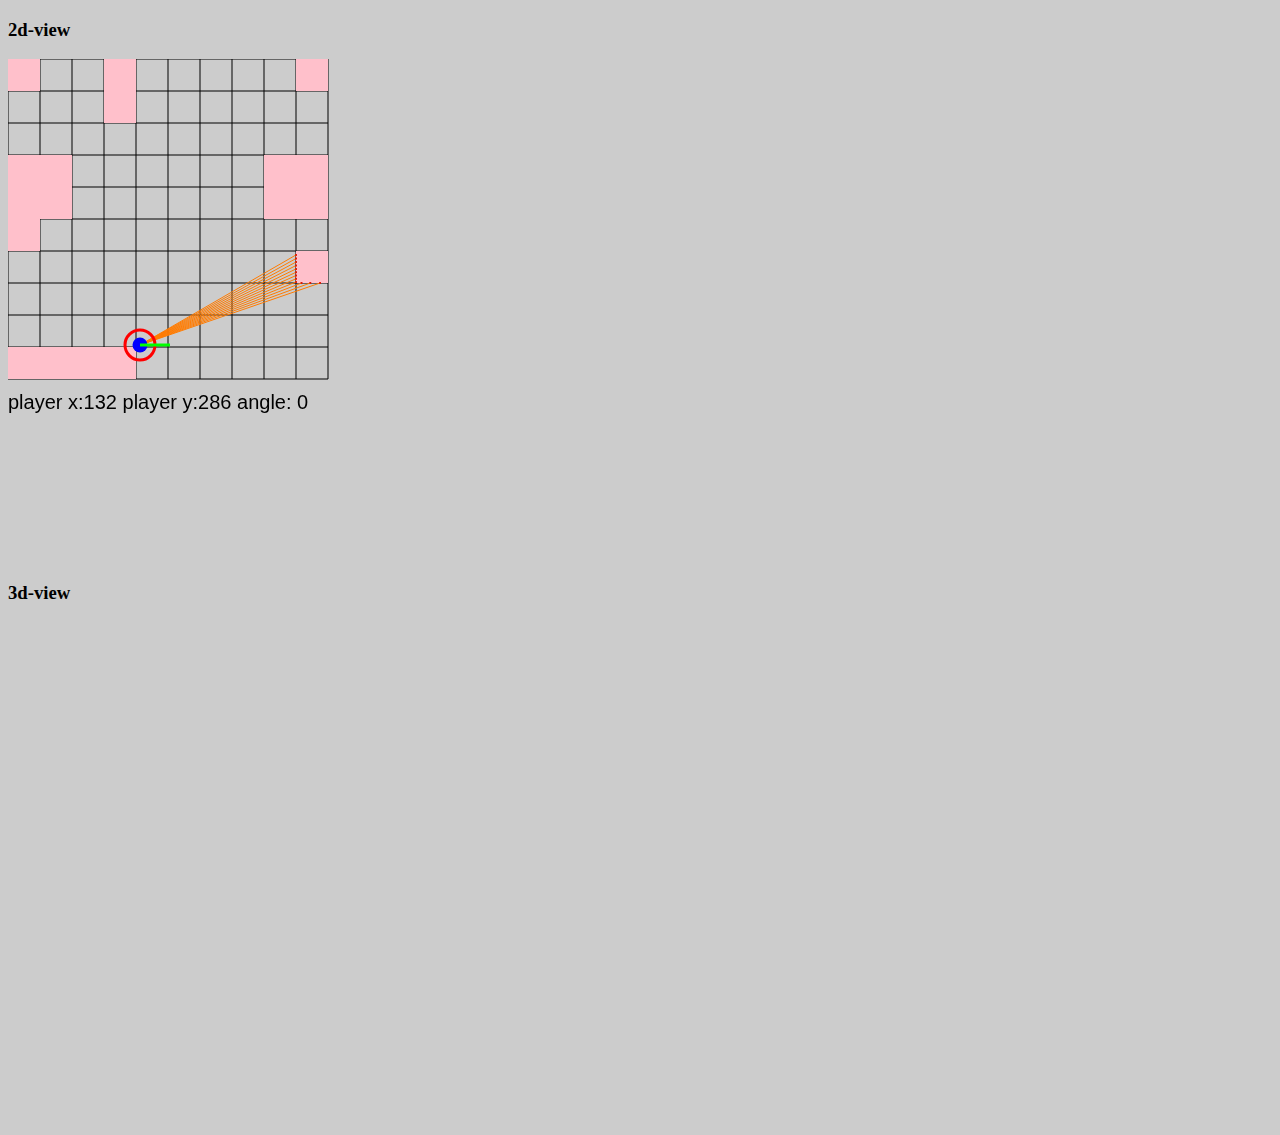
==== index.html @ 843dd0ab "2d backend done, raycasting completed" ====
<!DOCTYPE html>
<html>
    <head>
        <title>3d assets</title>
        <link rel="stylesheet" href="css/style.css">
    </head>
    <body>
        <h3>2d-view</h3>
        <canvas id="2d-view" width="500" height="500"></canvas>
        <h3>3d-view</h3>
        <canvas id="3d-view" width="500" height="500"></canvas>
    </body>

    <script type="module" src="./JS/game.js"></script>
</html>
---- css/style.css ----
body{
    background-color: rgba(0,0,0,0.2)
}
canvas{
    border-style: none;
    border-color: rgba(0,0,0,0.1);
    border-width: 3px;
    
}
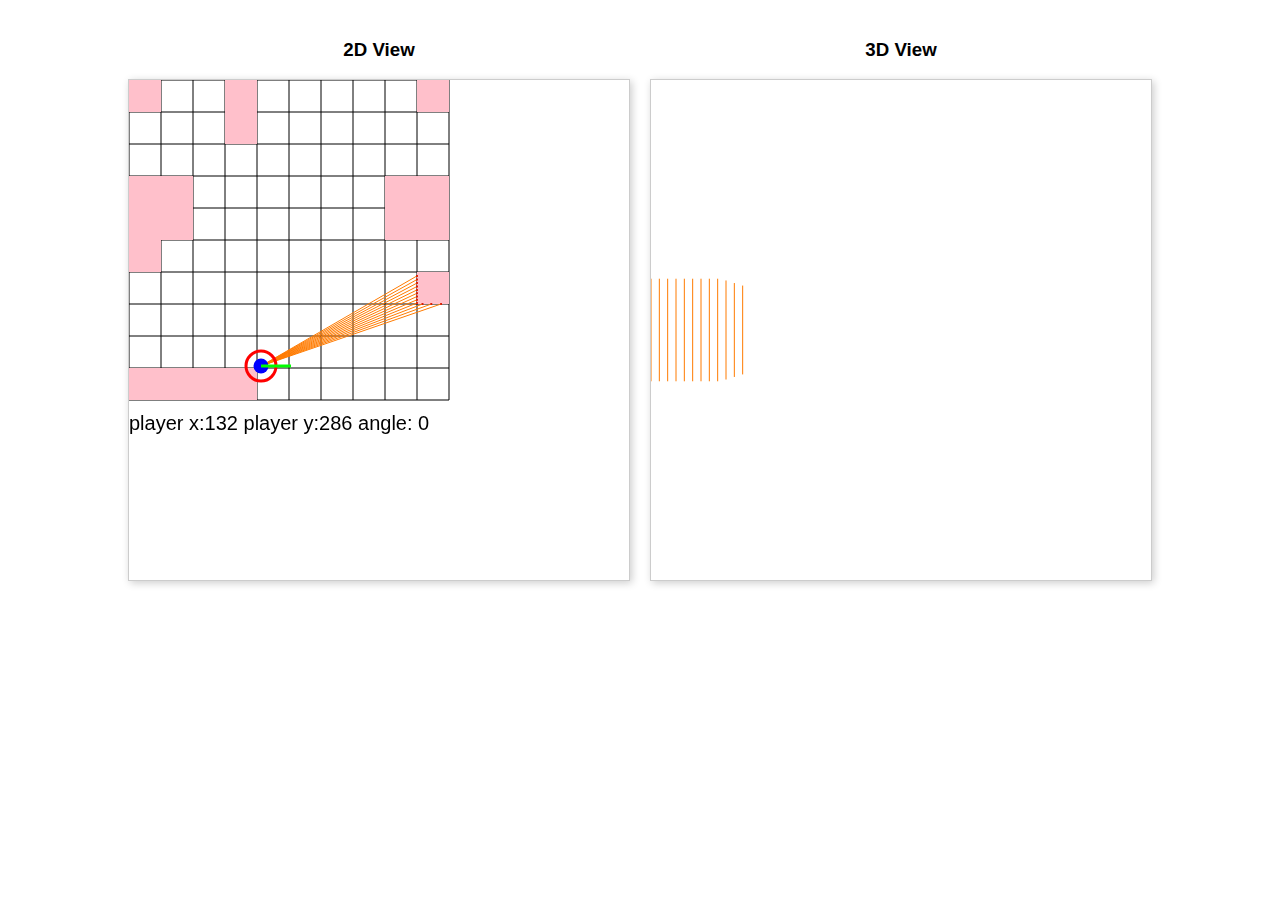
==== commit 60c0819b: "3d render created" ====
--- a/index.html
+++ b/index.html
@@ -5,10 +5,16 @@
         <link rel="stylesheet" href="css/style.css">
     </head>
     <body>
-        <h3>2d-view</h3>
-        <canvas id="2d-view" width="500" height="500"></canvas>
-        <h3>3d-view</h3>
-        <canvas id="3d-view" width="500" height="500"></canvas>
+        <div class="canvas-container">
+            <div class="canvas-item">
+                <h3>2D View</h3>
+                <canvas id="2d-view" width="500" height="500"></canvas>
+            </div>
+            <div class="canvas-item">
+                <h3>3D View</h3>
+                <canvas id="3d-view" width="500" height="500"></canvas>
+            </div>
+        </div>
     </body>
 
     <script type="module" src="./JS/game.js"></script>
--- a/css/style.css
+++ b/css/style.css
@@ -1,9 +1,23 @@
-body{
-    background-color: rgba(0,0,0,0.2)
+body {
+    font-family: Arial, sans-serif;
+    text-align: center;
 }
-canvas{
-    border-style: none;
-    border-color: rgba(0,0,0,0.1);
-    border-width: 3px;
-    
+
+.canvas-container {
+    display: flex;
+    justify-content: center;
+    align-items: flex-start;
+    gap: 20px;
+    margin-top: 20px;
+}
+
+.canvas-item {
+    display: flex;
+    flex-direction: column;
+    align-items: center;
+}
+
+canvas {
+    border: 1px solid #ccc;
+    box-shadow: 2px 2px 8px rgba(0, 0, 0, 0.2);
 }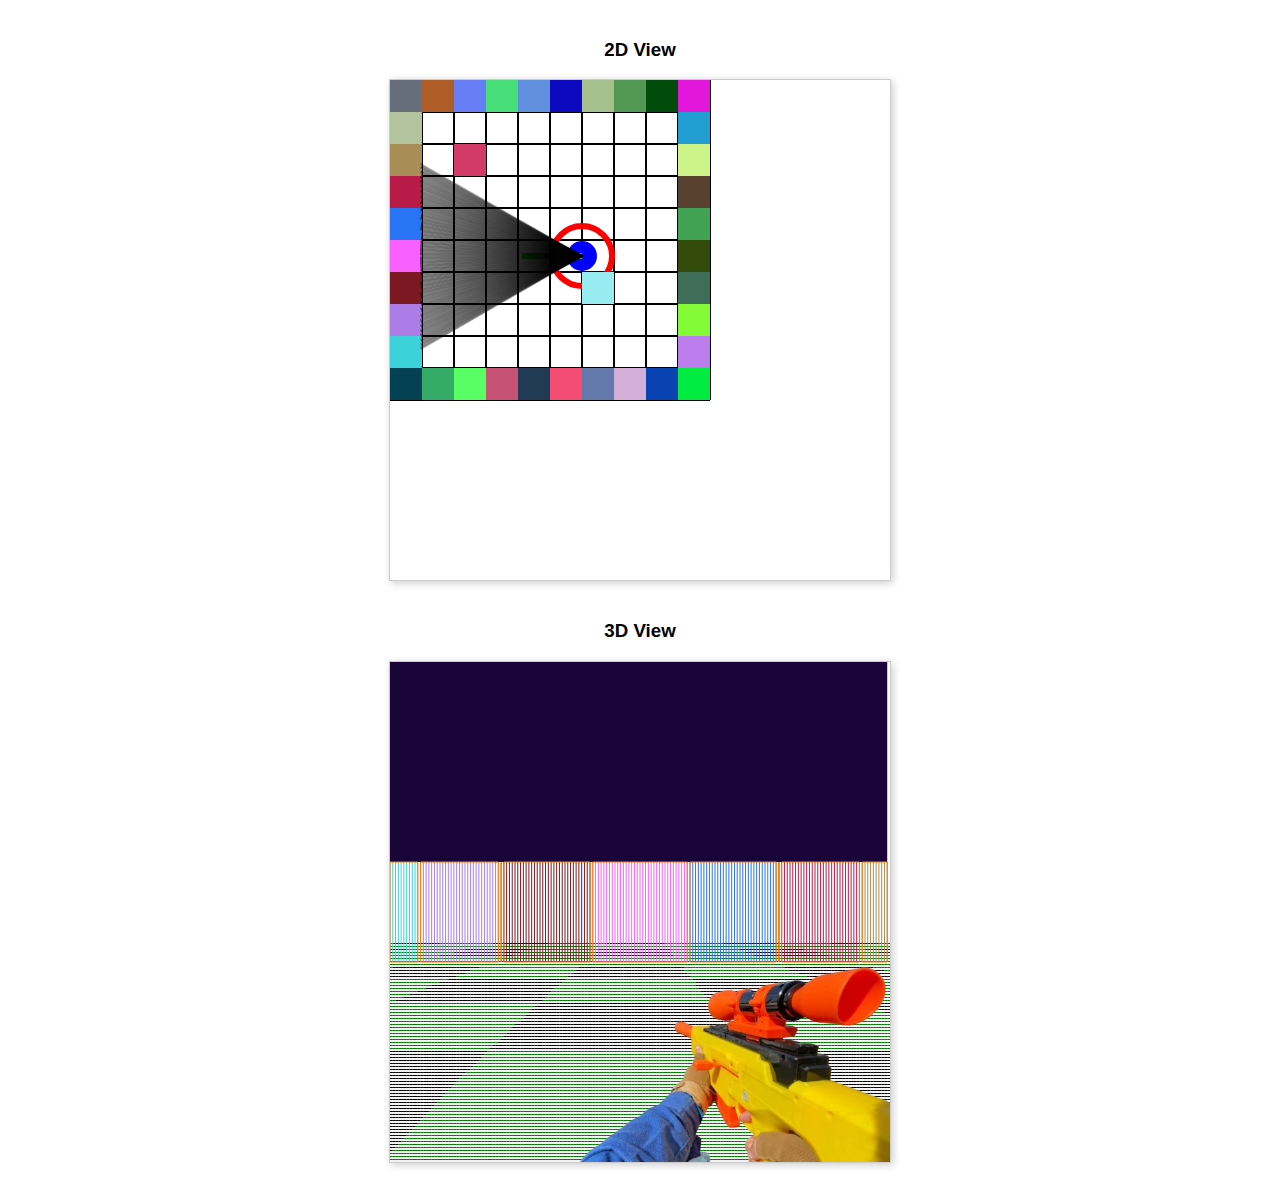
==== commit fe978369: "gun added" ====
--- a/index.html
+++ b/index.html
@@ -2,7 +2,7 @@
 <html>
     <head>
         <title>3d assets</title>
-        <link rel="stylesheet" href="css/style.css">
+        <link rel="stylesheet" href="css/mobile.css">
     </head>
     <body>
         <div class="canvas-container">
--- a/css/mobile.css
+++ b/css/mobile.css
@@ -0,0 +1,24 @@
+body {
+    font-family: Arial, sans-serif;
+    text-align: center;
+}
+
+.canvas-container {
+    display: block; /* Alterado de flex para block */
+    justify-content: center;
+    align-items: flex-start;
+    gap: 20px;
+    margin-top: 20px;
+}
+
+.canvas-item {
+    display: flex;
+    flex-direction: column;
+    align-items: center;
+    margin-bottom: 20px; /* Adicionado para espaçamento entre os itens */
+}
+
+canvas {
+    border: 1px solid #ccc;
+    box-shadow: 2px 2px 8px rgba(0, 0, 0, 0.2);
+}
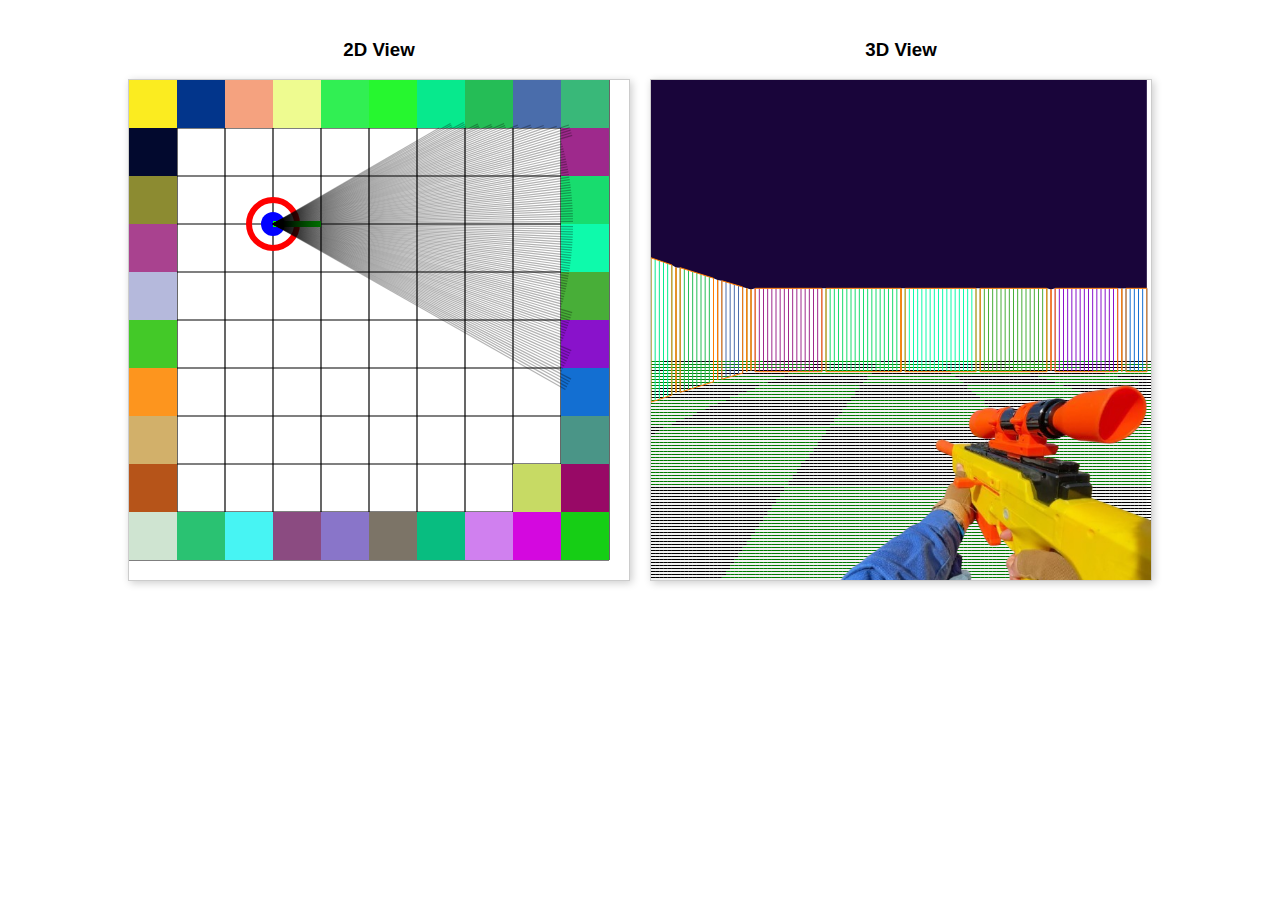
==== commit 39f7e6b7: "ground done" ====
--- a/index.html
+++ b/index.html
@@ -2,7 +2,7 @@
 <html>
     <head>
         <title>3d assets</title>
-        <link rel="stylesheet" href="css/mobile.css">
+        <link rel="stylesheet" href="css/style.css">
     </head>
     <body>
         <div class="canvas-container">
--- a/css/style.css
+++ b/css/style.css
@@ -0,0 +1,25 @@
+body {
+    font-family: Arial, sans-serif;
+    text-align: center;
+    overflow: hidden;
+}
+
+.canvas-container {
+    display: flex;
+    justify-content: center;
+    align-items: flex-start;
+    gap: 20px;
+    margin-top: 20px;
+
+}
+
+.canvas-item {
+    display: flex;
+    flex-direction: column;
+    align-items: center;
+}
+
+canvas {
+    border: 1px solid #ccc;
+    box-shadow: 2px 2px 8px rgba(0, 0, 0, 0.2);
+}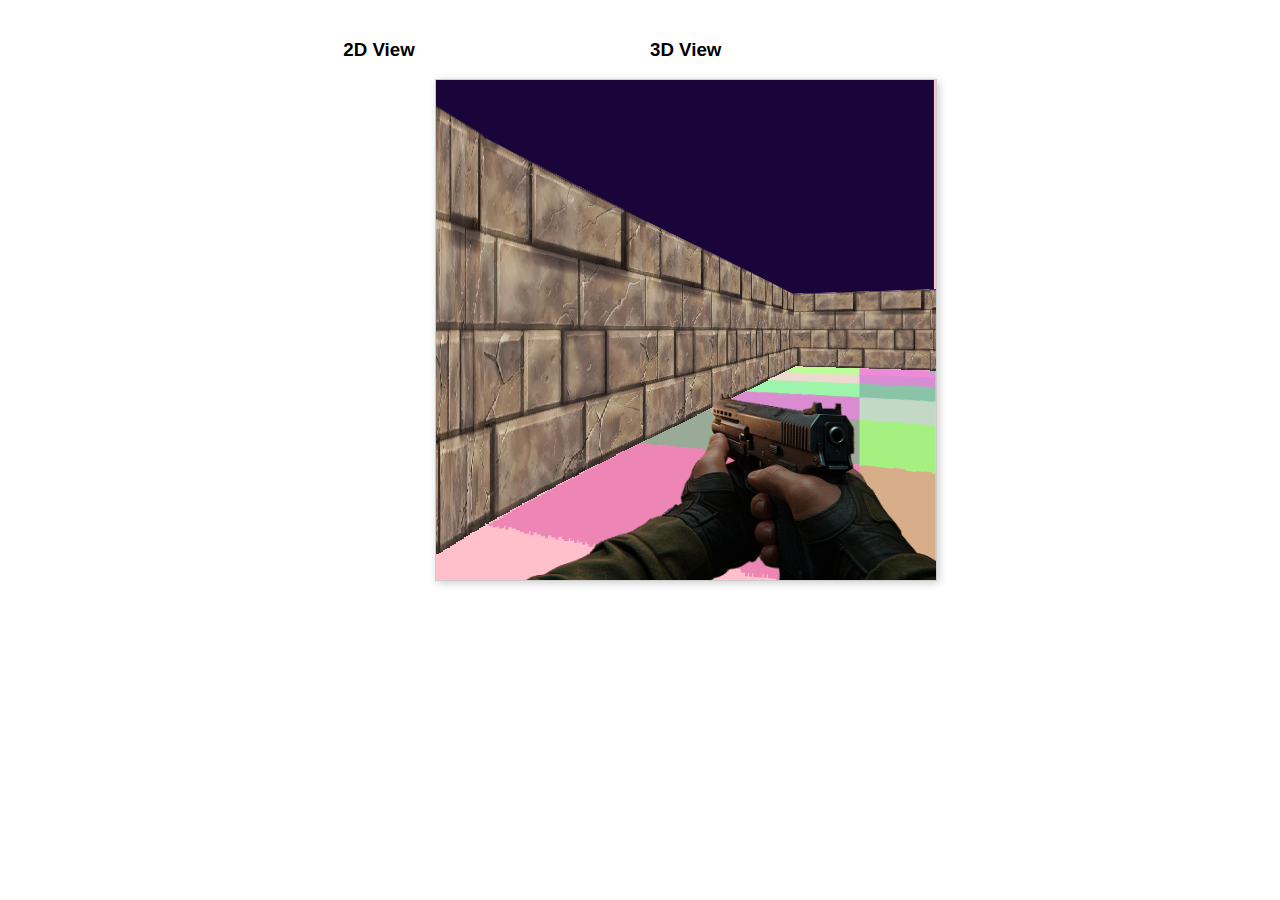
==== commit 46ae9fdb: "walls render wip" ====
--- a/index.html
+++ b/index.html
@@ -8,7 +8,7 @@
         <div class="canvas-container">
             <div class="canvas-item">
                 <h3>2D View</h3>
-                <canvas id="2d-view" width="500" height="500"></canvas>
+                <canvas id="2d-view" width="500" height="500" hidden></canvas>
             </div>
             <div class="canvas-item">
                 <h3>3D View</h3>
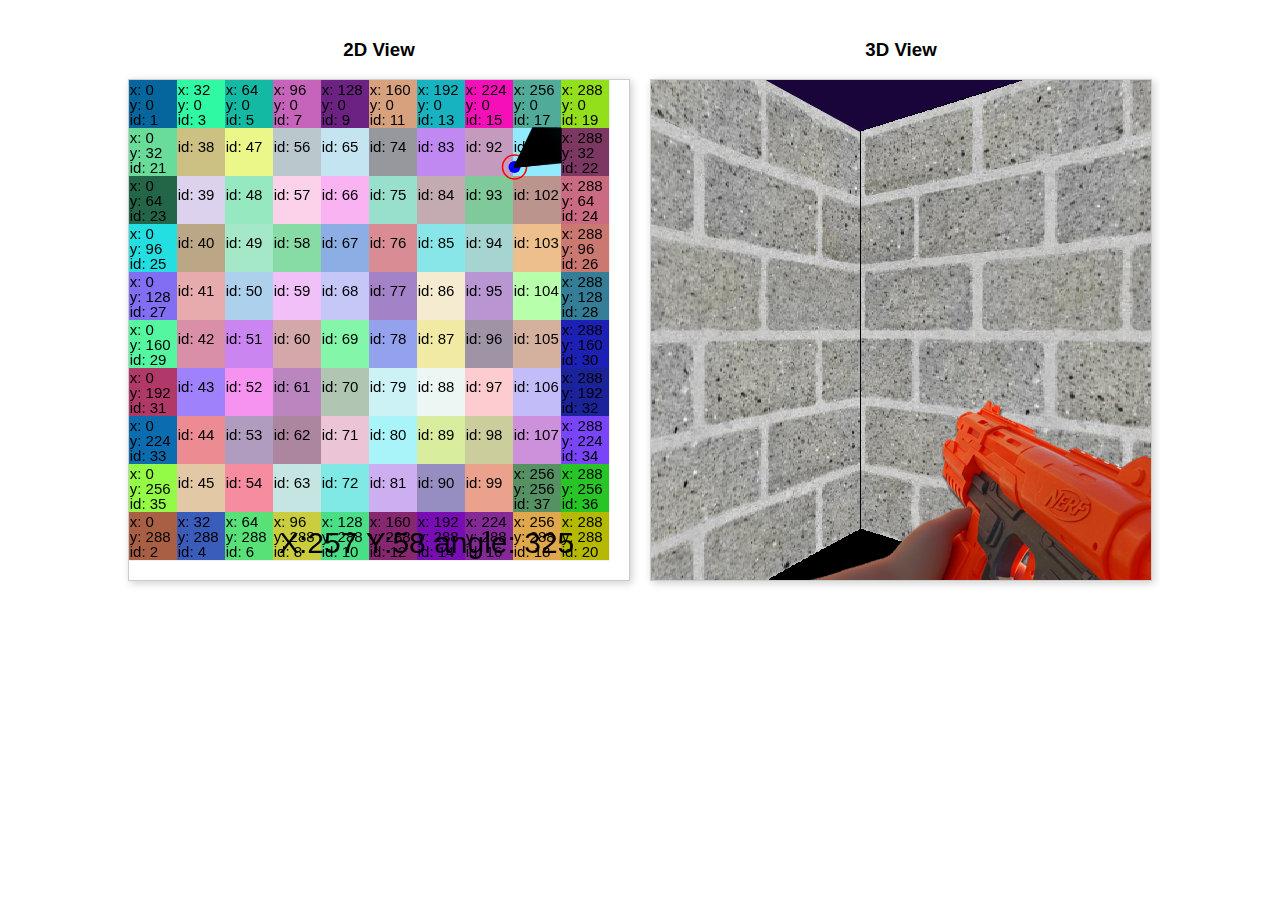
==== commit b66c65fd: "wall done" ====
--- a/index.html
+++ b/index.html
@@ -8,7 +8,7 @@
         <div class="canvas-container">
             <div class="canvas-item">
                 <h3>2D View</h3>
-                <canvas id="2d-view" width="500" height="500" hidden></canvas>
+                <canvas id="2d-view" width="500" height="500"></canvas>
             </div>
             <div class="canvas-item">
                 <h3>3D View</h3>
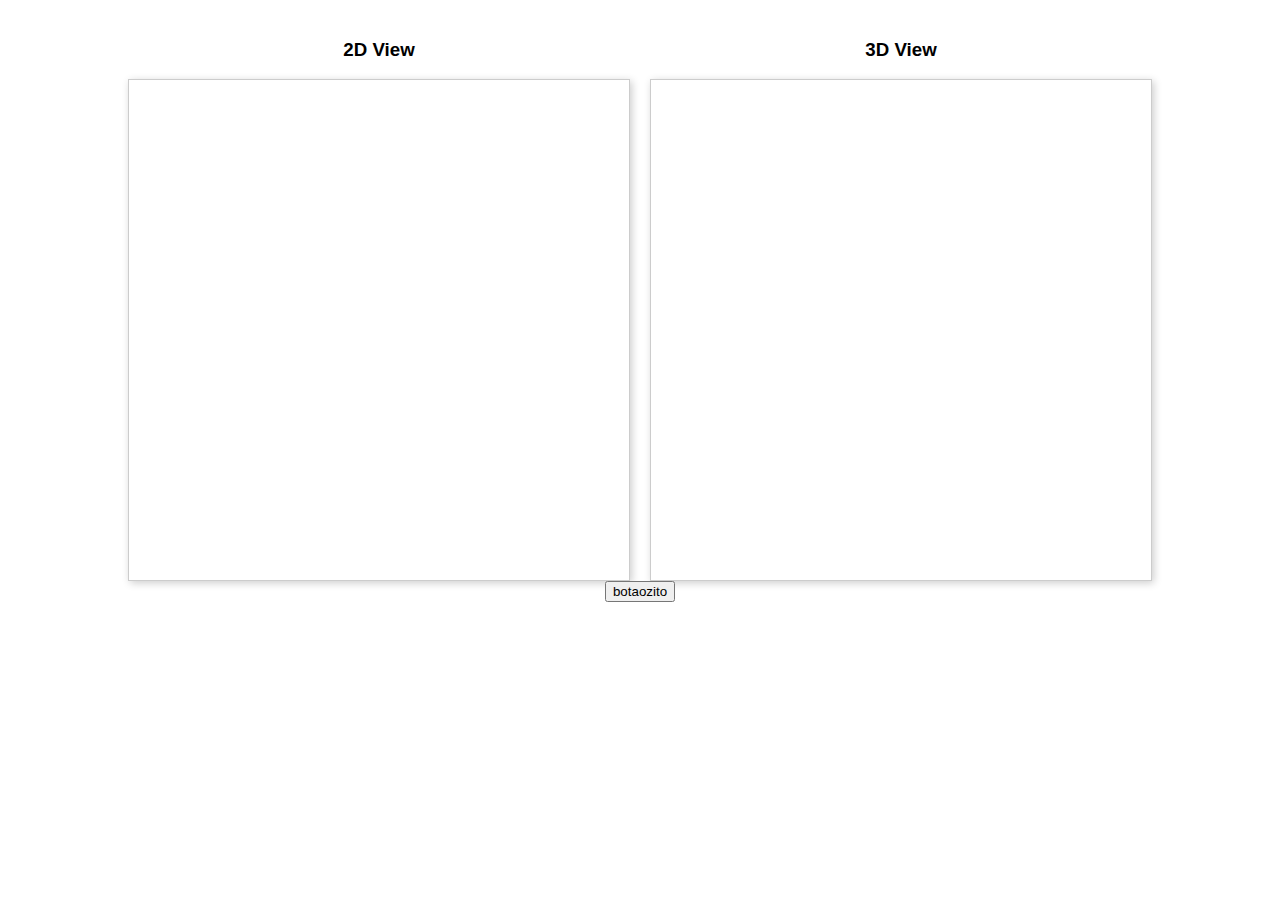
==== commit 720ee4bd: "shadows" ====
--- a/index.html
+++ b/index.html
@@ -15,6 +15,7 @@
                 <canvas id="3d-view" width="500" height="500"></canvas>
             </div>
         </div>
+        <button id="putton">botaozito</button>
     </body>
 
     <script type="module" src="./JS/game.js"></script>
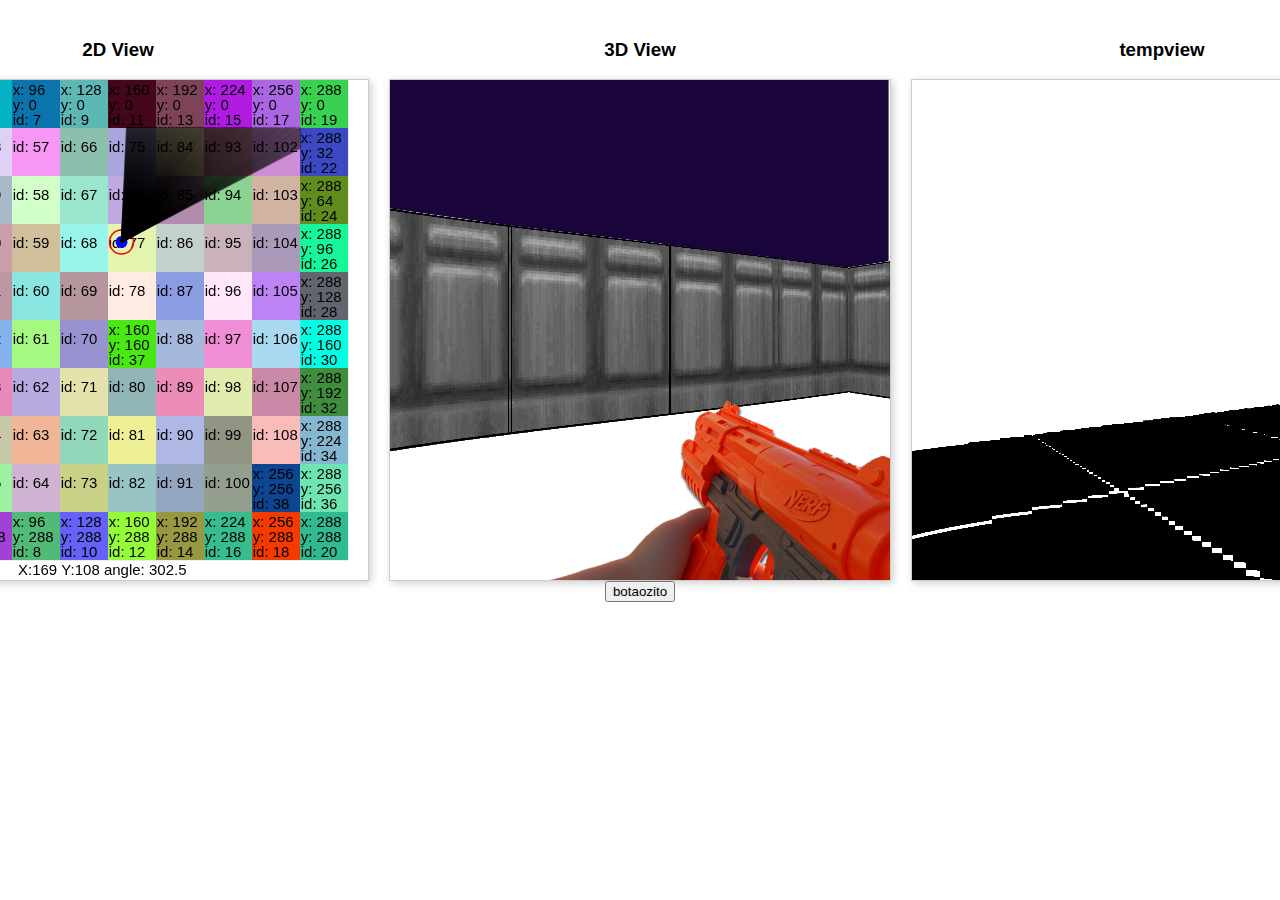
==== commit 5f735d2a: "ground texture wip" ====
--- a/index.html
+++ b/index.html
@@ -14,6 +14,10 @@
                 <h3>3D View</h3>
                 <canvas id="3d-view" width="500" height="500"></canvas>
             </div>
+            <div class="canvas-item">
+                <h3>tempview</h3>
+                <canvas id="canvas" width="500" height="500"></canvas>
+            </div>
         </div>
         <button id="putton">botaozito</button>
     </body>
